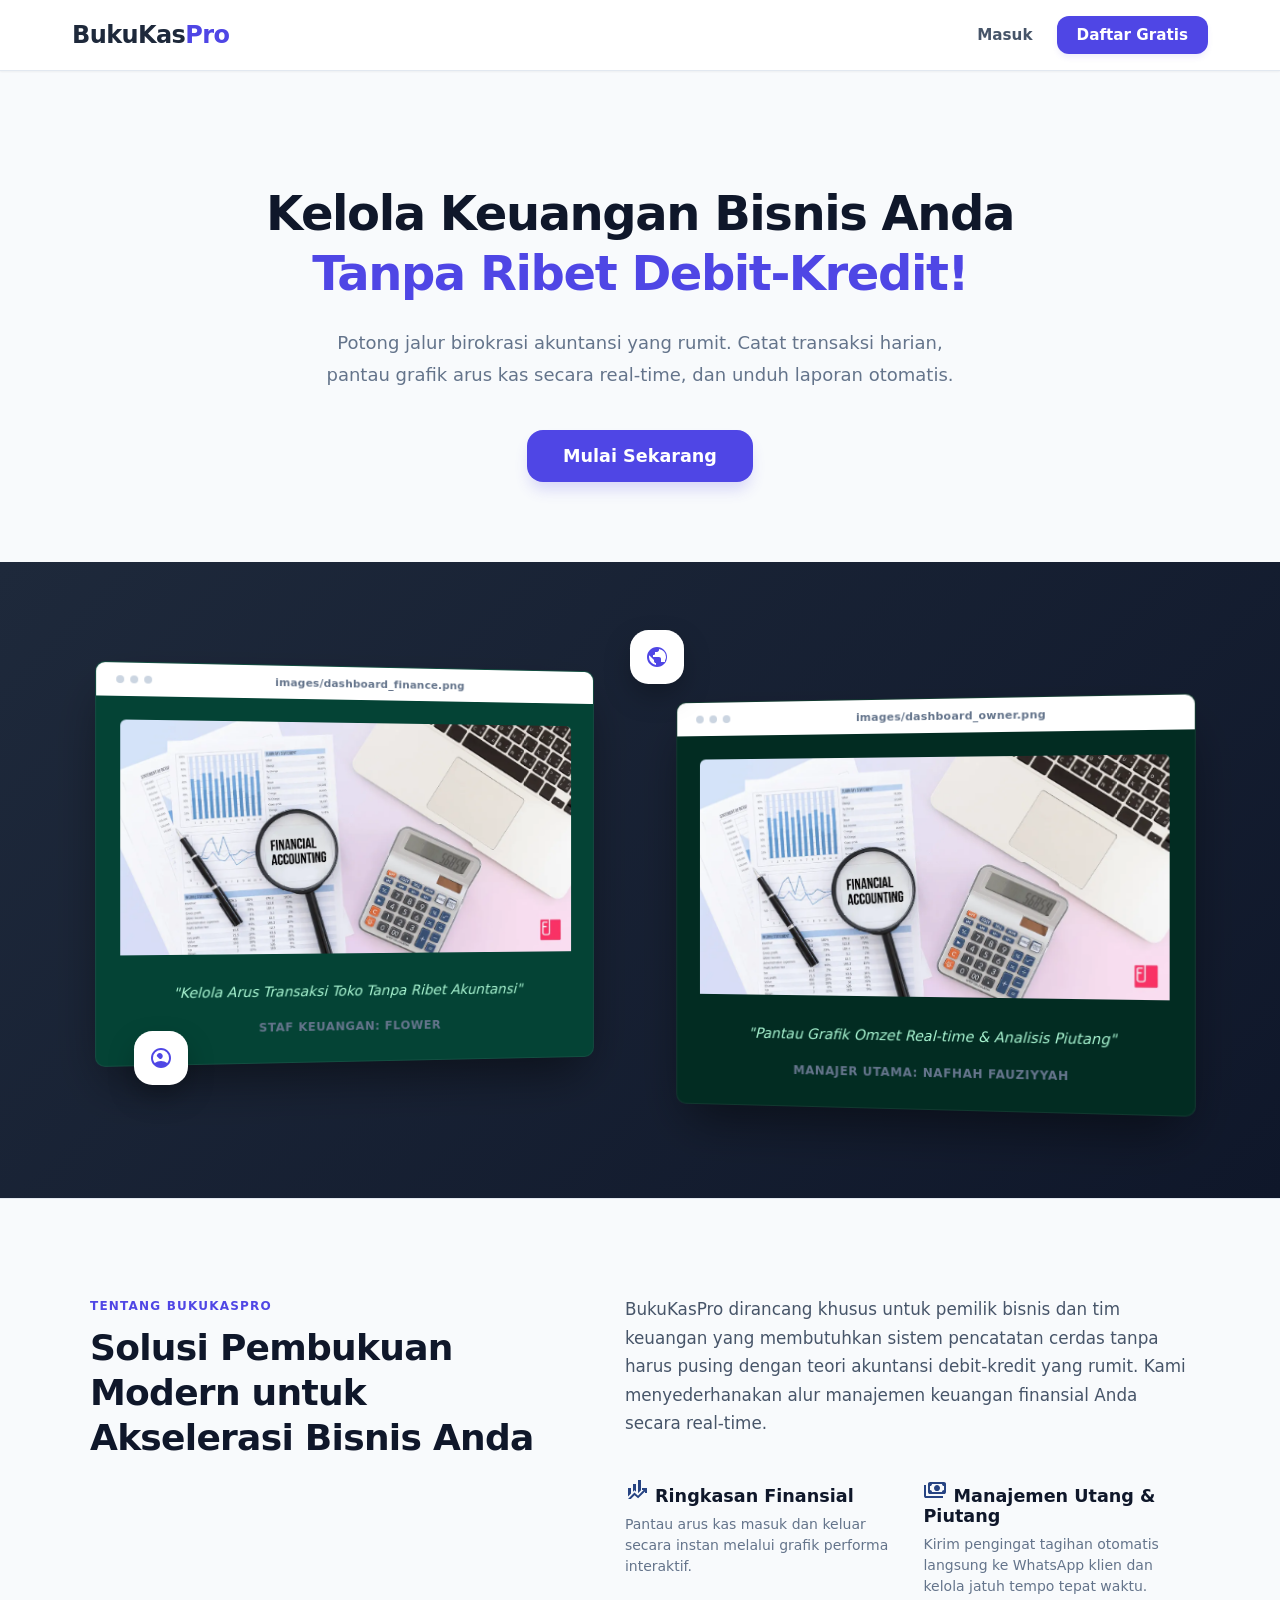
==== BukuKasPro/index.html @ a8e5d64b "Add files via upload" ====
<!DOCTYPE html>
<html lang="id">
<head>
    <meta charset="UTF-8">
    <meta name="viewport" content="width=device-width, initial-scale=1.0">
    <title>BukuKasPro - Kelola Keuangan Bisnis MSME</title>
    
    <link rel="stylesheet" href="./assets/css/style.css">
</head>
<body class="landing-body">

    <nav class="landing-nav">
        <div class="nav-wrapper">
            <div class="logo">
                BukuKas<span class="logo-accent">Pro</span>
            </div>
            <div class="nav-links">
                <a href="login.php" class="link-masuk">Masuk</a>
                <a href="register.php" class="btn-daftar">Daftar Gratis</a>
            </div>
        </div>
    </nav>

    <header class="hero-section">
        <div class="hero-container">
            <h1 class="hero-title">
                Kelola Keuangan Bisnis Anda <br>
                <span class="hero-subtitle">Tanpa Ribet Debit-Kredit!</span>
            </h1>
            <p class="hero-description">
                Potong jalur birokrasi akuntansi yang rumit. Catat transaksi harian, 
                pantau grafik arus kas secara real-time, dan unduh laporan otomatis.
            </p>
            <div class="hero-actions">
                <a href="register.php" class="btn-cta">Mulai Sekarang</a>
            </div>
        </div>
    </header>

    <section class="dual-showcase-container">
        <div class="showcase-track">
            
            <div class="floating-icon icon-top">
                <svg xmlns="http://www.w3.org/2000/svg" height="24px" viewBox="0 -960 960 960" width="24px" fill="#4f46e5"><path d="M480-80q-83 0-156-31.5T197-197q-54-54-85.5-127T80-480q0-83 31.5-156T197-763q54-54 127-85.5T480-880q83 0 156 31.5T763-763q54 54 85.5 127T880-480q0 83-31.5 156T763-197q-54 54-127 85.5T480-80Zm-40-82v-78q-33 0-56.5-23.5T360-320v-40L168-552q-4 18-6 36t-2 36q0 124 81 214.5T440-162Zm360-178q13-22 21.5-46t11.5-50q7-27 7-46 0-117-73.5-207.5T560-800v36q0 33-23.5 56.5T480-684h-80v80q0 17-11.5 28.5T360-564h-40v80h240q33 0 56.5 23.5T640-404v120h160Z"/></svg>
            </div>

            <div class="mockup-card card-left">
                <div class="card-browser-header">
                    <span class="dot"></span><span class="dot"></span><span class="dot"></span>
                    <span class="card-url-bar">images/dashboard_finance.png</span>
                </div>
                <div class="card-body-preview">
                    <img src="./assets/img/accounting.png" alt="Finance Mode Preview">
                    <div class="card-caption-overlay">
                        <p class="caption-tag">"Kelola Arus Transaksi Toko Tanpa Ribet Akuntansi"</p>
                        <span class="caption-author">Staf Keuangan: Flower</span>
                    </div>
                </div>
            </div>

            <div class="mockup-card card-right">
                <div class="card-browser-header">
                    <span class="dot"></span><span class="dot"></span><span class="dot"></span>
                    <span class="card-url-bar">images/dashboard_owner.png</span>
                </div>
                <div class="card-body-preview">
                    <img src="./assets/img/accounting.png" alt="Owner Mode Preview">
                    <div class="card-caption-overlay">
                        <p class="caption-tag">"Pantau Grafik Omzet Real-time & Analisis Piutang"</p>
                        <span class="caption-author">Manajer Utama: Nafhah Fauziyyah</span>
                    </div>
                </div>
            </div>

            <div class="floating-icon icon-bottom">
                <svg xmlns="http://www.w3.org/2000/svg" height="24px" viewBox="0 -960 960 960" width="24px" fill="#4f46e5"><path d="M234-276q51-39 114-61.5T480-360q69 0 132 22.5T726-276q35-41 54.5-93T800-480q0-133-93.5-226.5T480-800q-133 0-226.5 93.5T160-480q0 59 19.5 111t54.5 93Zm246-164q-50 0-85-35t-85-85q0-50 35-85t85-35q50 0 85 35t35 85q0 50-35 85t-85 35Zm0 360q-83 0-156-31.5T197-197q-54-54-85.5-127T80-480q0-83 31.5-156T197-763q54-54 127-85.5T480-880q83 0 156 31.5T763-763q54 54 85.5 127T880-480q0 83-31.5 156T763-197q-54 54-127 85.5T480-80Z"/></svg>
            </div>

        </div>
    </section>

    <section class="about-section">
        <div class="about-wrapper">
            
            <div class="about-title-block">
                <span class="about-tag">TENTANG BUKUKASPRO</span>
                <h2>Solusi Pembukuan Modern untuk Akselerasi Bisnis Anda</h2>
            </div>
            
            <div class="about-content-block">
                <p>
                    BukuKasPro dirancang khusus untuk pemilik bisnis dan tim keuangan yang membutuhkan sistem pencatatan cerdas tanpa harus pusing dengan teori akuntansi debit-kredit yang rumit. Kami menyederhanakan alur manajemen keuangan finansial Anda secara real-time.
                </p>
                
                <div class="about-features-grid">
                    <div class="feature-brief-item">
                        <h4><svg xmlns="http://www.w3.org/2000/svg" height="24px" viewBox="0 -960 960 960" width="24px" fill="#274483"><path d="M320-414v-306h120v306l-60-56-60 56Zm200 60v-526h120v406L520-354ZM120-216v-344h120v224L120-216Zm0 98 258-258 142 122 224-224h-64v-80h200v200h-80v-64L524-146 382-268 232-118H120Z"/></svg> Ringkasan Finansial</h4>
                        <p>Pantau arus kas masuk dan keluar secara instan melalui grafik performa interaktif.</p>
                    </div>
                    <div class="feature-brief-item">
                        <h4><svg xmlns="http://www.w3.org/2000/svg" height="24px" viewBox="0 -960 960 960" width="24px" fill="#274483"><path d="M560-440q-50 0-85-35t-35-85q0-50 35-85t85-35q50 0 85 35t35 85q0 50-35 85t-85 35ZM280-320q-33 0-56.5-23.5T200-400v-320q0-33 23.5-56.5T280-800h560q33 0 56.5 23.5T920-720v320q0 33-23.5 56.5T840-320H280Zm80-80h400q0-33 23.5-56.5T840-480v-160q-33 0-56.5-23.5T760-720H360q0 33-23.5 56.5T280-640v160q33 0 56.5 23.5T360-400Zm440 240H120q-33 0-56.5-23.5T40-240v-440h80v440h680v80ZM280-400v-320 320Z"/></svg> Manajemen Utang & Piutang</h4>
                        <p>Kirim pengingat tagihan otomatis langsung ke WhatsApp klien dan kelola jatuh tempo tepat waktu.</p>
                    </div>
                </div>
            </div>

        </div>
    </section>

</body>
</html>
---- BukuKasPro/assets/css/style.css ----
/* ==========================================================================
   BUKUKASPRO CENTRAL DESIGN SYSTEM
   ========================================================================== */

* {
    box-sizing: border-box;
}

.landing-body {
    margin: 0;
    padding: 0;
    font-family: system-ui, -apple-system, BlinkMacSystemFont, 'Segoe UI', Roboto, sans-serif;
    background-color: #f8fafc; /* Clean slate light background */
    color: #0f172a;
    min-height: 100vh;
    display: flex;
    flex-direction: column;
}

/* ==========================================================================
   LANDING PAGE COMPONENTS
   ========================================================================== */

/* --- Navigation Bar --- */
.landing-nav {
    background-color: #ffffff;
    border-bottom: 1px solid #e2e8f0;
    position: sticky;
    top: 0;
    z-index: 50;
    box-shadow: 0 1px 2px rgba(0, 0, 0, 0.05);
    width: 100%;
}

.nav-wrapper {
    max-width: 1200px;
    margin: 0 auto;
    padding: 1rem 2rem;
    display: flex;
    justify-content: space-between;
    align-items: center;
}

.logo {
    font-size: 1.5rem;
    font-weight: 900;
    letter-spacing: -0.025em;
    color: #1e293b;
}

.logo-accent {
    color: #4f46e5; /* Modern Indigo */
}

.nav-links {
    display: flex;
    align-items: center;
    gap: 1.5rem;
}

.link-masuk {
    color: #475569;
    text-decoration: none;
    font-size: 0.95rem;
    font-weight: 600;
    transition: color 0.2s;
}

.link-masuk:hover {
    color: #4f46e5;
}

.btn-daftar {
    background-color: #4f46e5;
    color: #ffffff;
    text-decoration: none;
    font-size: 0.95rem;
    font-weight: 700;
    padding: 0.625rem 1.25rem;
    border-radius: 0.75rem;
    box-shadow: 0 4px 6px -1px rgba(79, 70, 229, 0.1);
    transition: all 0.2s;
    display: inline-block;
}

.btn-daftar:hover {
    background-color: #4338ca;
    transform: translateY(-1px);
}

/* --- Hero Section Layout --- */
.hero-section {
    padding: 7rem 2rem 5rem 2rem;
    display: flex;
    justify-content: center;
    align-items: center;
    text-align: center;
}

.hero-container {
    max-width: 800px;
    margin: 0 auto;
}

.hero-title {
    font-size: 3rem;
    font-weight: 900;
    line-height: 1.25;
    color: #0f172a;
    letter-spacing: -0.03em;
    margin: 0 0 1.5rem 0;
}

.hero-subtitle {
    color: #4f46e5;
}

.hero-description {
    font-size: 1.125rem;
    line-height: 1.75;
    color: #64748b; /* Soft gray readable text */
    margin: 0 auto 2.5rem auto;
    max-width: 650px;
}

/* --- Main Call To Action Button --- */
.hero-actions {
    display: flex;
    justify-content: center;
}

.btn-cta {
    background-color: #4f46e5;
    color: #ffffff;
    text-decoration: none;
    font-size: 1.1rem;
    font-weight: 700;
    padding: 1rem 2.25rem;
    border-radius: 1rem;
    box-shadow: 0 10px 15px -3px rgba(79, 70, 229, 0.2);
    transition: all 0.2s;
    display: inline-block;
}

.btn-cta:hover {
    background-color: #4338ca;
    box-shadow: 0 20px 25px -5px rgba(79, 70, 229, 0.25);
    transform: translateY(-2px);
}

/* ==========================================================================
   AUTHENTICATION DESIGN SYSTEM (LOGIN & REGISTER)
   ========================================================================== */

.container-center {
    min-height: calc(100vh - 70px); /* Centers card vertically below nav heights */
    display: flex;
    justify-content: center;
    align-items: center;
    padding: 2rem;
}

.card-auth {
    background-color: #ffffff;
    width: 100%;
    max-width: 450px;
    padding: 2.5rem;
    border-radius: 1.25rem;
    border: 1px solid #e2e8f0;
    box-shadow: 0 10px 25px -5px rgba(0, 0, 0, 0.05), 0 8px 10px -6px rgba(0, 0, 0, 0.05);
}

.space-y-4 > * + * {
    margin-top: 1rem;
}

.form-group, .register-input-group {
    display: flex;
    flex-direction: column;
    gap: 0.5rem;
    text-align: left;
}

.form-label, .register-label {
    font-size: 0.75rem;
    font-weight: 700;
    color: #475569; /* Slate 600 */
    text-transform: uppercase;
    letter-spacing: 0.05em;
}

/* Main input field styling & custom dropdown bubble layout matching rules */
.form-input, .register-select-control {
    width: 100%;
    background-color: #f8fafc; /* Slate 50 */
    border: 1px solid #cbd5e1;
    color: #0f172a;
    border-radius: 0.75rem;
    padding: 0.75rem 1rem;
    font-size: 0.9rem;
    font-weight: 500;
    box-sizing: border-box;
    transition: all 0.2s;
    outline: none;
    appearance: none;
    -webkit-appearance: none;
    -moz-appearance: none;
}

/* Custom dropdown menu indicator arrow engine placement */
.register-select-control {
    background-image: url("data:image/svg+xml;utf8,<svg xmlns='http://www.w3.org/2000/svg' width='24' height='24' viewBox='0 0 24 24' fill='none' stroke='%23475569' stroke-width='2' stroke-linecap='round' stroke-linejoin='round'><polyline points='6 9 12 15 18 9'></polyline></svg>");
    background-repeat: no-repeat;
    background-position: right 1rem center;
    background-size: 1rem;
}

.form-input:focus, .register-select-control:focus {
    border-color: #4f46e5;
    background-color: #ffffff;
    box-shadow: 0 0 0 3px rgba(79, 70, 229, 0.15);
}

.btn-primary {
    width: 100%;
    background-color: #4f46e5; /* Indigo 600 */
    color: #ffffff;
    font-weight: 700;
    border: none;
    padding: 0.875rem;
    border-radius: 0.75rem;
    cursor: pointer;
    font-size: 0.95rem;
    letter-spacing: 0.01em;
    transition: background-color 0.2s;
    margin-top: 0.5rem;
}

.btn-primary:hover {
    background-color: #4338ca;
}

/* ==========================================================================
   BLUE NEXUS-STYLE CHART GRAPH CONTAINER SYSTEM
   ========================================================================== */

.owner-block-card-chart {
    background-color: #ffffff;
    padding: 2rem;
    border-radius: 1rem;
    border: 1px solid #f1f5f9;
    box-shadow: 0 4px 18px -4px rgba(15, 23, 42, 0.03);
    display: flex;
    flex-direction: column;
}

.chart-title-area {
    display: flex;
    align-items: center;
    gap: 0.5rem;
    font-size: 1.1rem;
    font-weight: 800;
    color: #0f172a;
    letter-spacing: -0.02em;
    margin-top: 0;
    margin-bottom: 1.5rem;
}

/* ==========================================================================
   NEW COHESIVE ADDON: DUAL MOCKUP SHOWCASE (SASQUATCH UI ACCENTS)
   ========================================================================== */

.dual-showcase-container {
    background: linear-gradient(135deg, #1e293b 0%, #0f172a 100%); /* Latar belakang saas gelap */
    padding: 6rem 2rem 8rem 2rem;
    display: flex;
    justify-content: center;
    position: relative;
    overflow: hidden;
}

.showcase-track {
    max-width: 1100px;
    width: 100%;
    display: grid;
    grid-template-columns: repeat(2, 1fr); /* Dual grid asimetris */
    gap: 3.5rem;
    position: relative;
}

/* Struktur Utama Mockup Kartu */
.mockup-card {
    background-color: #044335; /* Emerald Green premium sesuai referensi */
    border-radius: 0.625rem;
    overflow: hidden;
    box-shadow: 0 25px 50px -12px rgba(0, 0, 0, 0.5);
    border: 1px solid rgba(255, 255, 255, 0.06);
    transition: transform 0.4s cubic-bezier(0.16, 1, 0.3, 1), box-shadow 0.3s;
}

.card-browser-header {
    background-color: #ffffff;
    height: 34px;
    display: flex;
    align-items: center;
    padding: 0 1.25rem;
    gap: 6px;
}

.card-browser-header .dot {
    width: 8px;
    height: 8px;
    border-radius: 50%;
    background-color: #cbd5e1;
    display: inline-block;
}

.card-url-bar {
    font-size: 11px;
    color: #64748b;
    margin-left: auto;
    margin-right: auto;
    font-weight: 600;
    letter-spacing: 0.02em;
}

.card-body-preview {
    padding: 1.5rem 1.5rem 0 1.5rem;
    display: flex;
    flex-direction: column;
}

.card-body-preview img {
    width: 100%;
    height: 240px;
    object-fit: cover;
    border-radius: 0.375rem 0.375rem 0 0;
}

/* Keterangan Konten Finansial Overlay di Bawah Gambar */
.card-caption-overlay {
    padding: 1.75rem 1rem;
    text-align: center;
}

.caption-tag {
    font-size: 0.9rem;
    line-height: 1.6;
    margin: 0 0 0.875rem 0;
    font-style: italic;
    color: #a7f3d0; /* Soft emerald accent text */
    font-weight: 500;
}

.caption-author {
    font-size: 0.75rem;
    font-weight: 700;
    color: #64748b;
    text-transform: uppercase;
    letter-spacing: 0.05em;
}

/* Efek Layering 3D Bertumpuk Asimetris */
.card-left {
    transform: perspective(1000px) rotateY(6deg) scale(0.96);
}

.card-right {
    transform: perspective(1000px) rotateY(-6deg) translateY(2.5rem);
    background-color: #022c22; /* Kontras hijau lebih pekat */
}

/* Interaksi Efek Hover */
.mockup-card:hover {
    transform: translateY(-4px) scale(1) !important;
    box-shadow: 0 35px 60px -15px rgba(0, 0, 0, 0.6);
    z-index: 10;
}

/* --- Floating Structural Icons --- */
.floating-icon {
    position: absolute;
    width: 54px;
    height: 54px;
    background-color: #ffffff;
    border-radius: 1.15rem;
    display: flex;
    justify-content: center;
    align-items: center;
    box-shadow: 0 12px 30px -5px rgba(0, 0, 0, 0.35);
    z-index: 5;
}

.icon-top {
    top: -28px;
    right: 46%;
}

.icon-bottom {
    bottom: -15px;
    left: 4%;
}

/* ==========================================================================
   LANDING PAGE ADDONS: ABOUT CONTAINER SYSTEM
   ========================================================================== */

/* Layout Section Tentang Aplikasi (About) */
.about-section {
    background-color: #f8fafc; /* Latar belakang soft abu-abu untuk pemisah konten */
    padding: 6rem 2rem;
    border-top: 1px solid #e2e8f0;
}

.about-wrapper {
    max-width: 1100px;
    margin: 0 auto;
    display: grid;
    grid-template-columns: 1fr 1.2fr; /* Membagi dua kolom asimetris */
    gap: 4rem;
    align-items: start;
}

.about-tag {
    font-size: 0.75rem;
    font-weight: 800;
    color: #4f46e5;
    letter-spacing: 0.1em;
    display: inline-block;
    margin-bottom: 0.75rem;
}

.about-title-block h2 {
    font-size: 2.25rem;
    font-weight: 900;
    line-height: 1.25;
    color: #0f172a;
    margin: 0;
    letter-spacing: -0.02em;
}

.about-content-block p {
    font-size: 1.05rem;
    line-height: 1.7;
    color: #475569;
    margin-top: 0;
    margin-bottom: 2.5rem;
}

/* Grid Mini Fitur Unggulan */
.about-features-grid {
    display: grid;
    grid-template-columns: repeat(2, 1fr);
    gap: 2rem;
}

.feature-brief-item h4 {
    margin: 0 0 0.5rem 0;
    font-size: 1.1rem;
    font-weight: 700;
    color: #0f172a;
}

.feature-brief-item p {
    font-size: 0.875rem;
    line-height: 1.5;
    color: #64748b;
    margin: 0;
}

/* ==========================================================================
   OPTIMASI RESPONSIF MEDIA QUERIES (HANDPHONE & TABLET)
   ========================================================================== */

@media (max-width: 968px) {
    .showcase-track {
        grid-template-columns: 1fr;
        gap: 4rem;
        max-width: 500px;
    }
    .card-left, .card-right {
        transform: none !important;
    }
    .icon-top, .icon-bottom {
        display: none;
    }
    .hero-title {
        font-size: 2.25rem;
    }
}

@media (max-width: 768px) {
    .about-wrapper {
        grid-template-columns: 1fr;
        gap: 2.5rem;
    }
    .about-features-grid {
        grid-template-columns: 1fr;
        gap: 1.75rem;
    }
    .about-title-block h2 {
        font-size: 1.75rem;
    }
    .hero-section {
        padding: 5rem 1.5rem 4rem 1.5rem;
    }
}
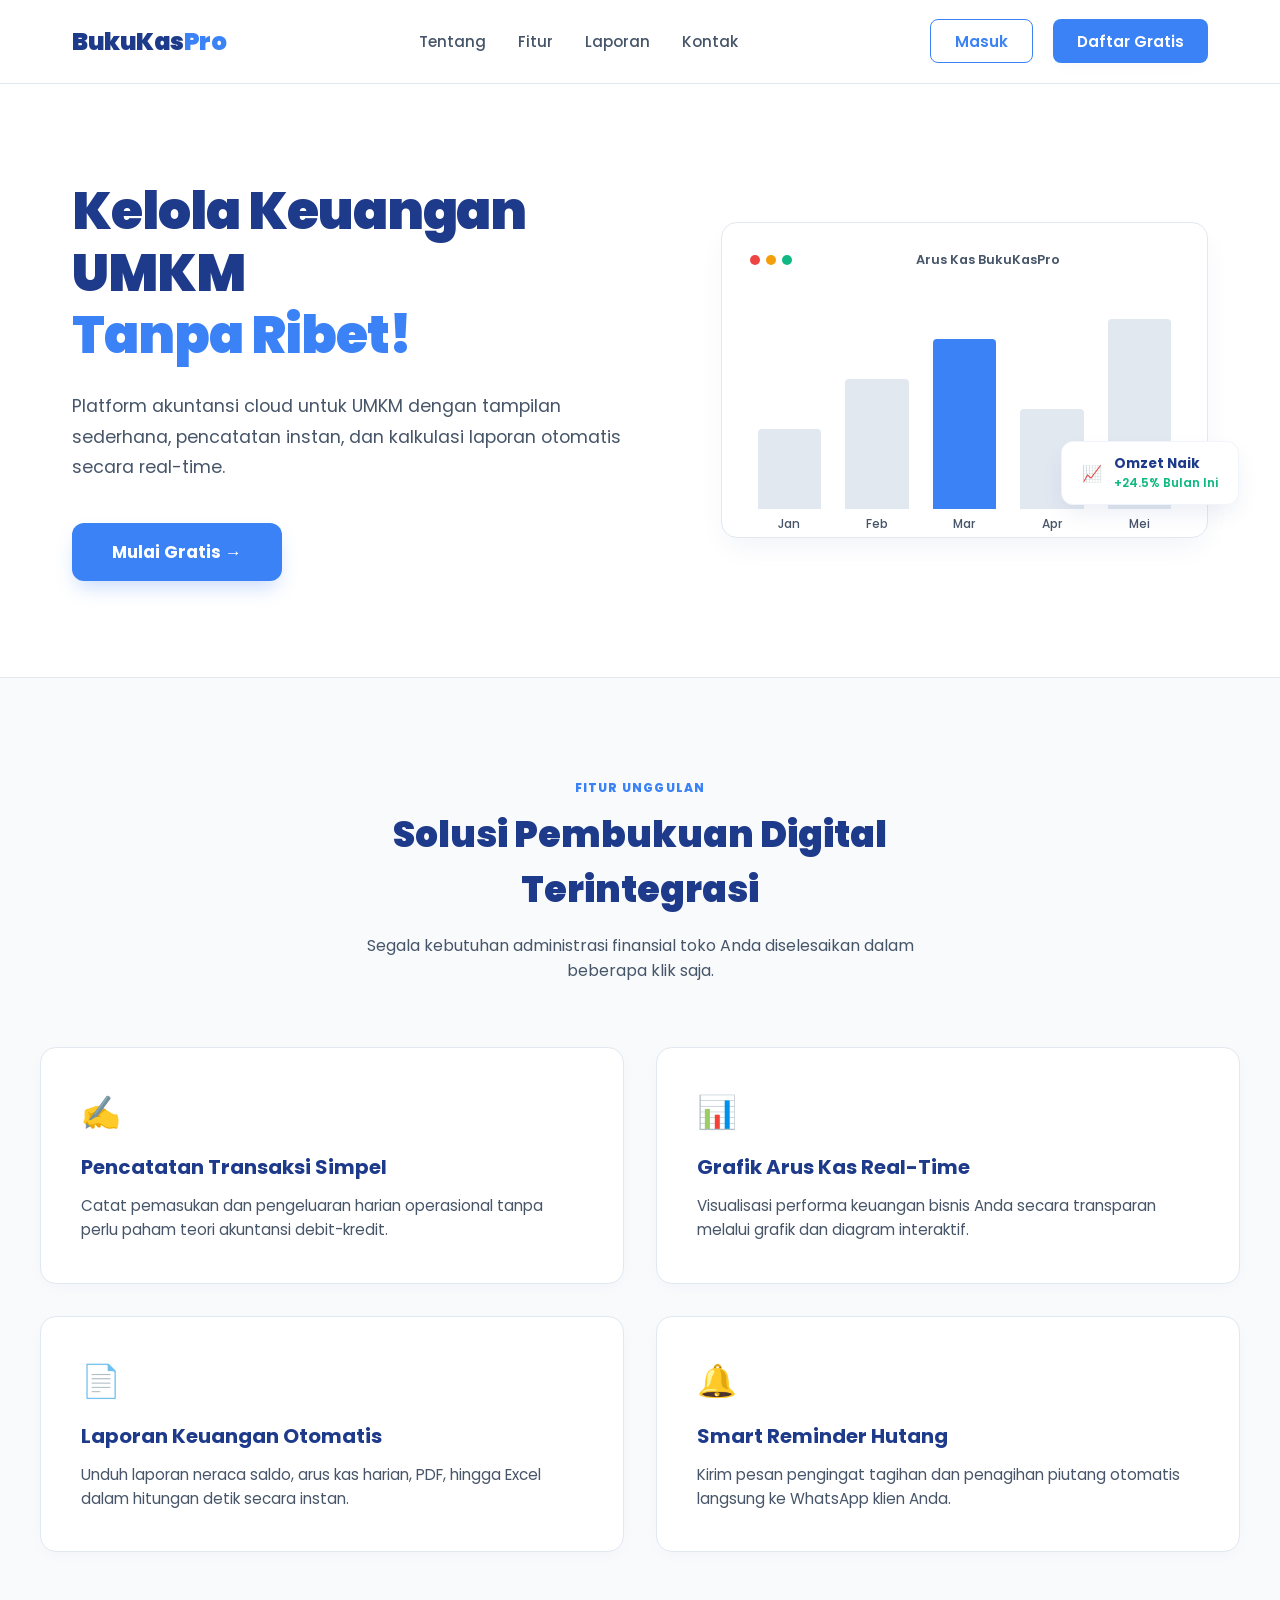
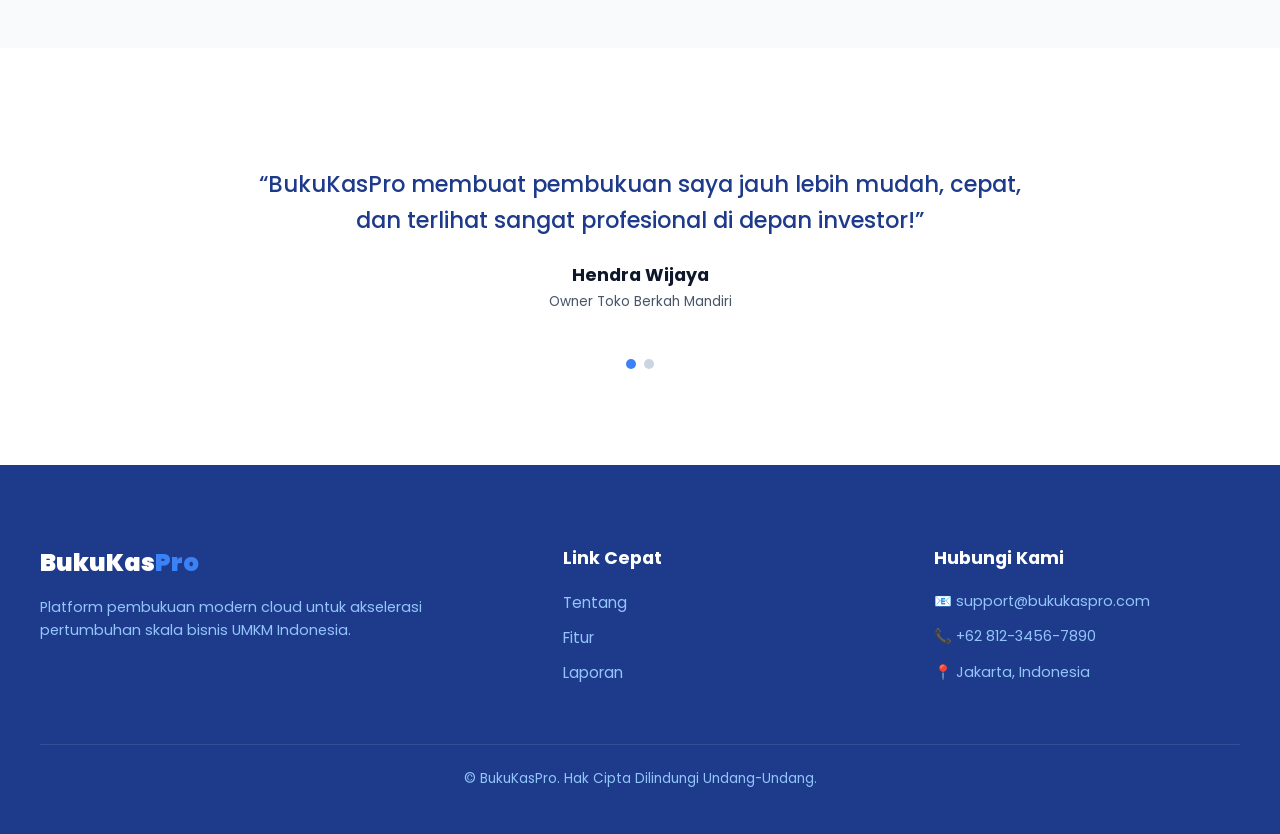
==== commit ae9fb85b: "Add files via upload" ====
--- a/BukuKasPro/index.html
+++ b/BukuKasPro/index.html
@@ -3,109 +3,148 @@
 <head>
     <meta charset="UTF-8">
     <meta name="viewport" content="width=device-width, initial-scale=1.0">
-    <title>BukuKasPro - Kelola Keuangan Bisnis MSME</title>
-    
-    <link rel="stylesheet" href="./assets/css/style.css">
+    <title>BukuKasPro - Kelola Keuangan UMKM Tanpa Ribet</title>
+    <link rel="preconnect" href="https://fonts.googleapis.com">
+    <link rel="preconnect" href="https://fonts.gstatic.com" crossorigin>
+    <link href="https://fonts.googleapis.com/css2?family=Poppins:wght@400;500;600;700;900&display=swap" rel="stylesheet">
+    <link rel="stylesheet" href="/BukuKasPro/assets/css/style.css">
 </head>
 <body class="landing-body">
 
-    <nav class="landing-nav">
+    <nav class="landing-nav" id="mainNavbar">
         <div class="nav-wrapper">
             <div class="logo">
                 BukuKas<span class="logo-accent">Pro</span>
             </div>
             <div class="nav-links">
-                <a href="login.php" class="link-masuk">Masuk</a>
-                <a href="register.php" class="btn-daftar">Daftar Gratis</a>
+                <a href="#about" class="nav-item">Tentang</a>
+                <a href="#features" class="nav-item">Fitur</a>
+                <a href="#reports" class="nav-item">Laporan</a>
+                <a href="#contact" class="nav-item">Kontak</a>
+            </div>
+            <div class="nav-actions">
+                <a href="login.php" class="btn-login-outline">Masuk</a>
+                <a href="register.php" class="btn-register-solid">Daftar Gratis</a>
             </div>
         </div>
     </nav>
 
-    <header class="hero-section">
-        <div class="hero-container">
-            <h1 class="hero-title">
-                Kelola Keuangan Bisnis Anda <br>
-                <span class="hero-subtitle">Tanpa Ribet Debit-Kredit!</span>
-            </h1>
-            <p class="hero-description">
-                Potong jalur birokrasi akuntansi yang rumit. Catat transaksi harian, 
-                pantau grafik arus kas secara real-time, dan unduh laporan otomatis.
-            </p>
-            <div class="hero-actions">
-                <a href="register.php" class="btn-cta">Mulai Sekarang</a>
+    <header class="hero-section" id="about">
+        <div class="hero-wrapper">
+            <div class="hero-content fade-in-element">
+                <h1 class="hero-title">
+                    Kelola Keuangan UMKM <br>
+                    <span class="hero-subtitle">Tanpa Ribet!</span>
+                </h1>
+                <p class="hero-description">
+                    Platform akuntansi cloud untuk UMKM dengan tampilan sederhana, pencatatan instan, dan kalkulasi laporan otomatis secara real-time.
+                </p>
+                <div class="hero-actions">
+                    <a href="register.php" class="btn-cta">Mulai Gratis &rarr;</a>
+                </div>
+            </div>
+            
+            <div class="hero-illustration fade-in-element">
+                <div class="chart-container-box">
+                    <div class="chart-header-ui">
+                        <span class="dot red"></span><span class="dot yellow"></span><span class="dot green"></span>
+                        <p class="chart-ui-title">Arus Kas BukuKasPro</p>
+                    </div>
+                    <div class="dummy-bar-chart">
+                        <div class="bar-item" style="--bar-height: 40%"><span class="bar-label">Jan</span></div>
+                        <div class="bar-item" style="--bar-height: 65%"><span class="bar-label">Feb</span></div>
+                        <div class="bar-item highlight" style="--bar-height: 85%"><span class="bar-label">Mar</span></div>
+                        <div class="bar-item" style="--bar-height: 50%"><span class="bar-label">Apr</span></div>
+                        <div class="bar-item" style="--bar-height: 95%"><span class="bar-label">Mei</span></div>
+                    </div>
+                    <div class="chart-stat-badge">
+                        <span class="badge-icon">📈</span>
+                        <div>
+                            <h4>Omzet Naik</h4>
+                            <p>+24.5% Bulan Ini</p>
+                        </div>
+                    </div>
+                </div>
             </div>
         </div>
     </header>
 
-    <section class="dual-showcase-container">
-        <div class="showcase-track">
-            
-            <div class="floating-icon icon-top">
-                <svg xmlns="http://www.w3.org/2000/svg" height="24px" viewBox="0 -960 960 960" width="24px" fill="#4f46e5"><path d="M480-80q-83 0-156-31.5T197-197q-54-54-85.5-127T80-480q0-83 31.5-156T197-763q54-54 127-85.5T480-880q83 0 156 31.5T763-763q54 54 85.5 127T880-480q0 83-31.5 156T763-197q-54 54-127 85.5T480-80Zm-40-82v-78q-33 0-56.5-23.5T360-320v-40L168-552q-4 18-6 36t-2 36q0 124 81 214.5T440-162Zm360-178q13-22 21.5-46t11.5-50q7-27 7-46 0-117-73.5-207.5T560-800v36q0 33-23.5 56.5T480-684h-80v80q0 17-11.5 28.5T360-564h-40v80h240q33 0 56.5 23.5T640-404v120h160Z"/></svg>
+    <section class="features-section" id="features">
+        <div class="section-header-center fade-in-element">
+            <span class="section-tag">FITUR UNGGULAN</span>
+            <h2>Solusi Pembukuan Digital Terintegrasi</h2>
+            <p>Segala kebutuhan administrasi finansial toko Anda diselesaikan dalam beberapa klik saja.</p>
+        </div>
+
+        <div class="features-grid">
+            <div class="feature-card fade-in-element">
+                <div class="feature-icon-wrapper">✍️</div>
+                <h3>Pencatatan Transaksi Simpel</h3>
+                <p>Catat pemasukan dan pengeluaran harian operasional tanpa perlu paham teori akuntansi debit-kredit.</p>
             </div>
-
-            <div class="mockup-card card-left">
-                <div class="card-browser-header">
-                    <span class="dot"></span><span class="dot"></span><span class="dot"></span>
-                    <span class="card-url-bar">images/dashboard_finance.png</span>
-                </div>
-                <div class="card-body-preview">
-                    <img src="./assets/img/accounting.png" alt="Finance Mode Preview">
-                    <div class="card-caption-overlay">
-                        <p class="caption-tag">"Kelola Arus Transaksi Toko Tanpa Ribet Akuntansi"</p>
-                        <span class="caption-author">Staf Keuangan: Flower</span>
-                    </div>
-                </div>
+            <div class="feature-card fade-in-element">
+                <div class="feature-icon-wrapper">📊</div>
+                <h3>Grafik Arus Kas Real-Time</h3>
+                <p>Visualisasi performa keuangan bisnis Anda secara transparan melalui grafik dan diagram interaktif.</p>
             </div>
-
-            <div class="mockup-card card-right">
-                <div class="card-browser-header">
-                    <span class="dot"></span><span class="dot"></span><span class="dot"></span>
-                    <span class="card-url-bar">images/dashboard_owner.png</span>
-                </div>
-                <div class="card-body-preview">
-                    <img src="./assets/img/accounting.png" alt="Owner Mode Preview">
-                    <div class="card-caption-overlay">
-                        <p class="caption-tag">"Pantau Grafik Omzet Real-time & Analisis Piutang"</p>
-                        <span class="caption-author">Manajer Utama: Nafhah Fauziyyah</span>
-                    </div>
-                </div>
+            <div class="feature-card fade-in-element" id="reports">
+                <div class="feature-icon-wrapper">📄</div>
+                <h3>Laporan Keuangan Otomatis</h3>
+                <p>Unduh laporan neraca saldo, arus kas harian, PDF, hingga Excel dalam hitungan detik secara instan.</p>
             </div>
-
-            <div class="floating-icon icon-bottom">
-                <svg xmlns="http://www.w3.org/2000/svg" height="24px" viewBox="0 -960 960 960" width="24px" fill="#4f46e5"><path d="M234-276q51-39 114-61.5T480-360q69 0 132 22.5T726-276q35-41 54.5-93T800-480q0-133-93.5-226.5T480-800q-133 0-226.5 93.5T160-480q0 59 19.5 111t54.5 93Zm246-164q-50 0-85-35t-85-85q0-50 35-85t85-35q50 0 85 35t35 85q0 50-35 85t-85 35Zm0 360q-83 0-156-31.5T197-197q-54-54-85.5-127T80-480q0-83 31.5-156T197-763q54-54 127-85.5T480-880q83 0 156 31.5T763-763q54 54 85.5 127T880-480q0 83-31.5 156T763-197q-54 54-127 85.5T480-80Z"/></svg>
+            <div class="feature-card fade-in-element">
+                <div class="feature-icon-wrapper">🔔</div>
+                <h3>Smart Reminder Hutang</h3>
+                <p>Kirim pesan pengingat tagihan dan penagihan piutang otomatis langsung ke WhatsApp klien Anda.</p>
             </div>
-
         </div>
     </section>
 
-    <section class="about-section">
-        <div class="about-wrapper">
-            
-            <div class="about-title-block">
-                <span class="about-tag">TENTANG BUKUKASPRO</span>
-                <h2>Solusi Pembukuan Modern untuk Akselerasi Bisnis Anda</h2>
-            </div>
-            
-            <div class="about-content-block">
-                <p>
-                    BukuKasPro dirancang khusus untuk pemilik bisnis dan tim keuangan yang membutuhkan sistem pencatatan cerdas tanpa harus pusing dengan teori akuntansi debit-kredit yang rumit. Kami menyederhanakan alur manajemen keuangan finansial Anda secara real-time.
-                </p>
-                
-                <div class="about-features-grid">
-                    <div class="feature-brief-item">
-                        <h4><svg xmlns="http://www.w3.org/2000/svg" height="24px" viewBox="0 -960 960 960" width="24px" fill="#274483"><path d="M320-414v-306h120v306l-60-56-60 56Zm200 60v-526h120v406L520-354ZM120-216v-344h120v224L120-216Zm0 98 258-258 142 122 224-224h-64v-80h200v200h-80v-64L524-146 382-268 232-118H120Z"/></svg> Ringkasan Finansial</h4>
-                        <p>Pantau arus kas masuk dan keluar secara instan melalui grafik performa interaktif.</p>
-                    </div>
-                    <div class="feature-brief-item">
-                        <h4><svg xmlns="http://www.w3.org/2000/svg" height="24px" viewBox="0 -960 960 960" width="24px" fill="#274483"><path d="M560-440q-50 0-85-35t-35-85q0-50 35-85t85-35q50 0 85 35t35 85q0 50-35 85t-85 35ZM280-320q-33 0-56.5-23.5T200-400v-320q0-33 23.5-56.5T280-800h560q33 0 56.5 23.5T920-720v320q0 33-23.5 56.5T840-320H280Zm80-80h400q0-33 23.5-56.5T840-480v-160q-33 0-56.5-23.5T760-720H360q0 33-23.5 56.5T280-640v160q33 0 56.5 23.5T360-400Zm440 240H120q-33 0-56.5-23.5T40-240v-440h80v440h680v80ZM280-400v-320 320Z"/></svg> Manajemen Utang & Piutang</h4>
-                        <p>Kirim pengingat tagihan otomatis langsung ke WhatsApp klien dan kelola jatuh tempo tepat waktu.</p>
-                    </div>
+    <section class="testimonial-section">
+        <div class="testimonial-container fade-in-element">
+            <div class="testimonial-slider">
+                <div class="testimonial-slide active">
+                    <p class="quote-text">“BukuKasPro membuat pembukuan saya jauh lebih mudah, cepat, dan terlihat sangat profesional di depan investor!”</p>
+                    <h4 class="quote-author">Hendra Wijaya</h4>
+                    <span class="quote-biz">Owner Toko Berkah Mandiri</span>
+                </div>
+                <div class="testimonial-slide">
+                    <p class="quote-text">“Fitur Smart Reminder WhatsApp sangat membantu mengurangi piutang macet pelanggan hingga 80%. Aplikasi yang luar biasa!”</p>
+                    <h4 class="quote-author">Samira Aisya</h4>
+                    <span class="quote-biz">Founder Fashion Line</span>
                 </div>
             </div>
-
+            <div class="slider-dots">
+                <span class="dot-indicator active" onclick="currentSlide(0)"></span>
+                <span class="dot-indicator" onclick="currentSlide(1)"></span>
+            </div>
         </div>
     </section>
 
+    <footer class="landing-footer" id="contact">
+        <div class="footer-wrapper">
+            <div class="footer-brand">
+                <h3>BukuKas<span>Pro</span></h3>
+                <p>Platform pembukuan modern cloud untuk akselerasi pertumbuhan skala bisnis UMKM Indonesia.</p>
+            </div>
+            <div class="footer-links">
+                <h4>Link Cepat</h4>
+                <a href="#about">Tentang</a>
+                <a href="#features">Fitur</a>
+                <a href="#reports">Laporan</a>
+            </div>
+            <div class="footer-contact">
+                <h4>Hubungi Kami</h4>
+                <p>📧 support@bukukaspro.com</p>
+                <p>📞 +62 812-3456-7890</p>
+                <p>📍 Jakarta, Indonesia</p>
+            </div>
+        </div>
+        <div class="footer-bottom">
+            <p>&copy; <?= date('Y'); ?> BukuKasPro. Hak Cipta Dilindungi Undang-Undang.</p>
+        </div>
+    </footer>
+
+    <script src="./assets/js/landing.js"></script>
 </body>
 </html>
--- a/BukuKasPro/assets/css/style.css
+++ b/BukuKasPro/assets/css/style.css
@@ -1,41 +1,50 @@
 /* ==========================================================================
-   BUKUKASPRO CENTRAL DESIGN SYSTEM
+   BUKUKASPRO DESIGN SYSTEM CONFIGURATION (NAVY & WHITE THEME)
    ========================================================================== */
+
+:root {
+    --primary-navy: #1e3a8a;      /* Warna utama navy */
+    --accent-blue: #3b82f6;       /* Biru aksen */
+    --accent-hover: #2563eb;      /* Biru hover */
+    --slate-text: #475569;        /* Warna deskripsi */
+    --bg-light: #f8fafc;          /* Abu-abu soft latar */
+    --shadow-sm: 0 4px 18px -4px rgba(30, 58, 138, 0.04);
+    --shadow-md: 0 12px 30px -8px rgba(30, 58, 138, 0.08);
+}
 
 * {
     box-sizing: border-box;
-}
-
-.landing-body {
+    scroll-behavior: smooth;
+}
+
+body.landing-body {
     margin: 0;
     padding: 0;
-    font-family: system-ui, -apple-system, BlinkMacSystemFont, 'Segoe UI', Roboto, sans-serif;
-    background-color: #f8fafc; /* Clean slate light background */
+    font-family: 'Poppins', sans-serif;
+    background-color: #ffffff;
     color: #0f172a;
-    min-height: 100vh;
-    display: flex;
-    flex-direction: column;
-}
-
-/* ==========================================================================
-   LANDING PAGE COMPONENTS
-   ========================================================================== */
-
-/* --- Navigation Bar --- */
+    overflow-x: hidden;
+}
+
+/* --- STICKY NAVBAR BAR ARCHITECTURE --- */
 .landing-nav {
-    background-color: #ffffff;
+    background-color: rgba(255, 255, 255, 0.95);
     border-bottom: 1px solid #e2e8f0;
     position: sticky;
     top: 0;
-    z-index: 50;
-    box-shadow: 0 1px 2px rgba(0, 0, 0, 0.05);
-    width: 100%;
+    z-index: 100;
+    transition: all 0.3s ease;
+}
+
+.landing-nav.scrolled {
+    box-shadow: 0 10px 25px -10px rgba(30, 58, 138, 0.1);
+    padding: 0.2rem 0;
 }
 
 .nav-wrapper {
     max-width: 1200px;
     margin: 0 auto;
-    padding: 1rem 2rem;
+    padding: 1.2rem 2rem;
     display: flex;
     justify-content: space-between;
     align-items: center;
@@ -44,114 +53,413 @@
 .logo {
     font-size: 1.5rem;
     font-weight: 900;
-    letter-spacing: -0.025em;
-    color: #1e293b;
+    color: var(--primary-navy);
+    letter-spacing: -0.02em;
 }
 
 .logo-accent {
-    color: #4f46e5; /* Modern Indigo */
+    color: var(--accent-blue);
 }
 
 .nav-links {
     display: flex;
+    gap: 2rem;
+}
+
+.nav-links a {
+    color: var(--slate-text);
+    text-decoration: none;
+    font-weight: 500;
+    font-size: 0.95rem;
+    transition: color 0.2s;
+}
+
+.nav-links a:hover {
+    color: var(--accent-blue);
+}
+
+.nav-actions {
+    display: flex;
     align-items: center;
-    gap: 1.5rem;
-}
-
-.link-masuk {
-    color: #475569;
+    gap: 1.25rem;
+}
+
+.btn-login-outline {
+    color: var(--accent-blue);
     text-decoration: none;
+    font-weight: 600;
     font-size: 0.95rem;
-    font-weight: 600;
-    transition: color 0.2s;
-}
-
-.link-masuk:hover {
-    color: #4f46e5;
-}
-
-.btn-daftar {
-    background-color: #4f46e5;
+    padding: 0.6rem 1.5rem;
+    border: 1px solid var(--accent-blue);
+    border-radius: 0.5rem;
+    transition: all 0.2s;
+}
+
+.btn-login-outline:hover {
+    background-color: rgba(59, 130, 246, 0.05);
+}
+
+.btn-register-solid {
+    background-color: var(--accent-blue);
     color: #ffffff;
     text-decoration: none;
+    font-weight: 600;
     font-size: 0.95rem;
+    padding: 0.65rem 1.5rem;
+    border-radius: 0.5rem;
+    box-shadow: var(--shadow-sm);
+    transition: all 0.2s;
+}
+
+.btn-register-solid:hover {
+    background-color: var(--accent-hover);
+    transform: translateY(-1px);
+}
+
+/* --- HERO SECTION STYLING & CHART ANIMATION --- */
+.hero-section {
+    padding: 6rem 2rem;
+    max-width: 1200px;
+    margin: 0 auto;
+}
+
+.hero-wrapper {
+    display: grid;
+    grid-template-columns: 1.2fr 1fr;
+    gap: 4rem;
+    align-items: center;
+}
+
+.hero-title {
+    font-size: 3.25rem;
+    font-weight: 900;
+    line-height: 1.2;
+    color: var(--primary-navy);
+    letter-spacing: -0.02em;
+    margin: 0 0 1.5rem 0;
+}
+
+.hero-subtitle {
+    color: var(--accent-blue);
+}
+
+.hero-description {
+    font-size: 1.1rem;
+    line-height: 1.75;
+    color: var(--slate-text);
+    margin: 0 0 2.5rem 0;
+}
+
+.btn-cta {
+    background-color: var(--accent-blue);
+    color: #ffffff;
+    text-decoration: none;
+    font-size: 1.05rem;
     font-weight: 700;
-    padding: 0.625rem 1.25rem;
+    padding: 1rem 2.5rem;
     border-radius: 0.75rem;
-    box-shadow: 0 4px 6px -1px rgba(79, 70, 229, 0.1);
+    box-shadow: 0 10px 20px -5px rgba(59, 130, 246, 0.3);
     transition: all 0.2s;
     display: inline-block;
 }
 
-.btn-daftar:hover {
-    background-color: #4338ca;
-    transform: translateY(-1px);
-}
-
-/* --- Hero Section Layout --- */
-.hero-section {
-    padding: 7rem 2rem 5rem 2rem;
-    display: flex;
-    justify-content: center;
+.btn-cta:hover {
+    background-color: var(--accent-hover);
+    transform: translateY(-2px);
+    box-shadow: 0 15px 25px -5px rgba(59, 130, 246, 0.4);
+}
+
+/* --- UI MOCKUP CHART DUMMY CONTAINER --- */
+.chart-container-box {
+    background-color: #ffffff;
+    border: 1px solid #e2e8f0;
+    border-radius: 1rem;
+    padding: 1.75rem;
+    box-shadow: var(--shadow-md);
+    position: relative;
+}
+
+.chart-header-ui {
+    display: flex;
     align-items: center;
+    gap: 6px;
+    margin-bottom: 2.5rem;
+}
+
+.chart-header-ui .dot {
+    width: 10px;
+    height: 10px;
+    border-radius: 50%;
+}
+
+.dot.red { background-color: #ef4444; }
+.dot.yellow { background-color: #f59e0b; }
+.dot.green { background-color: #10b981; }
+
+.chart-ui-title {
+    font-size: 0.8rem;
+    color: var(--slate-text);
+    font-weight: 600;
+    margin: 0 auto;
+}
+
+.dummy-bar-chart {
+    height: 200px;
+    display: flex;
+    justify-content: space-between;
+    align-items: flex-end;
+    gap: 1.5rem;
+    padding: 0 0.5rem;
+}
+
+.bar-item {
+    background-color: #e2e8f0;
+    width: 100%;
+    height: 0; /* Mulai dari 0 untuk trigger keyframe animasi */
+    border-radius: 4px 4px 0 0;
+    position: relative;
+    animation: growBar 1.5s cubic-bezier(0.16, 1, 0.3, 1) forwards;
+    animation-delay: 0.3s;
+}
+
+.bar-item.highlight {
+    background-color: var(--accent-blue);
+}
+
+.bar-label {
+    position: absolute;
+    bottom: -24px;
+    left: 50%;
+    transform: translateX(-50%);
+    font-size: 0.75rem;
+    color: var(--slate-text);
+    font-weight: 500;
+}
+
+@keyframes growBar {
+    to { height: var(--bar-height); }
+}
+
+.chart-stat-badge {
+    position: absolute;
+    bottom: 2rem;
+    right: -2rem;
+    background-color: #ffffff;
+    border: 1px solid #f1f5f9;
+    padding: 0.75rem 1.25rem;
+    border-radius: 0.75rem;
+    box-shadow: 0 10px 25px -5px rgba(30, 58, 138, 0.1);
+    display: flex;
+    align-items: center;
+    gap: 0.75rem;
+}
+
+.chart-stat-badge h4 { margin: 0; font-size: 0.85rem; font-weight: 700; color: var(--primary-navy); }
+.chart-stat-badge p { margin: 0; font-size: 0.75rem; color: #10b981; font-weight: 600; }
+
+/* --- GRID CARD FITUR UTAMA WITH GLOW EFFECT --- */
+.features-section {
+    background-color: var(--bg-light);
+    padding: 6rem 2rem;
+    border-top: 1px solid #e2e8f0;
+}
+
+.section-header-center {
     text-align: center;
-}
-
-.hero-container {
+    max-width: 600px;
+    margin: 0 auto 4rem auto;
+}
+
+.section-tag {
+    font-size: 0.75rem;
+    font-weight: 800;
+    color: var(--accent-blue);
+    letter-spacing: 0.1em;
+}
+
+.section-header-center h2 {
+    font-size: 2.25rem;
+    font-weight: 900;
+    color: var(--primary-navy);
+    margin: 0.5rem 0 1rem 0;
+}
+
+.section-header-center p {
+    color: var(--slate-text);
+    font-size: 1rem;
+    margin: 0;
+}
+
+.features-grid {
+    max-width: 1200px;
+    margin: 0 auto;
+    display: grid;
+    grid-template-columns: repeat(2, 1fr);
+    gap: 2rem;
+}
+
+.feature-card {
+    background-color: #ffffff;
+    border: 1px solid #e2e8f0;
+    border-radius: 1rem;
+    padding: 2.5rem;
+    box-shadow: var(--shadow-sm);
+    transition: all 0.3s cubic-bezier(0.4, 0, 0.2, 1);
+}
+
+.feature-icon-wrapper {
+    font-size: 2rem;
+    margin-bottom: 1rem;
+}
+
+.feature-card h3 {
+    font-size: 1.25rem;
+    font-weight: 700;
+    color: var(--primary-navy);
+    margin: 0 0 0.75rem 0;
+}
+
+.feature-card p {
+    color: var(--slate-text);
+    font-size: 0.95rem;
+    line-height: 1.6;
+    margin: 0;
+}
+
+/* HOVER EFFECT GLOW BIRU */
+.feature-card:hover {
+    transform: translateY(-4px);
+    border-color: var(--accent-blue);
+    box-shadow: 0 12px 24px -6px rgba(59, 130, 246, 0.15), 0 0 20px 2px rgba(59, 130, 246, 0.1);
+}
+
+/* --- TESTIMONIAL SLIDER --- */
+.testimonial-section {
+    padding: 6rem 2rem;
+    background-color: #ffffff;
+}
+
+.testimonial-container {
     max-width: 800px;
     margin: 0 auto;
-}
-
-.hero-title {
-    font-size: 3rem;
-    font-weight: 900;
-    line-height: 1.25;
-    color: #0f172a;
-    letter-spacing: -0.03em;
-    margin: 0 0 1.5rem 0;
-}
-
-.hero-subtitle {
-    color: #4f46e5;
-}
-
-.hero-description {
-    font-size: 1.125rem;
-    line-height: 1.75;
-    color: #64748b; /* Soft gray readable text */
-    margin: 0 auto 2.5rem auto;
-    max-width: 650px;
-}
-
-/* --- Main Call To Action Button --- */
-.hero-actions {
-    display: flex;
-    justify-content: center;
-}
-
-.btn-cta {
-    background-color: #4f46e5;
-    color: #ffffff;
-    text-decoration: none;
+    text-align: center;
+    position: relative;
+}
+
+.testimonial-slider {
+    position: relative;
+    min-height: 160px;
+}
+
+.testimonial-slide {
+    display: none;
+    opacity: 0;
+    transition: opacity 0.5s ease-in-out;
+}
+
+.testimonial-slide.active {
+    display: block;
+    opacity: 1;
+}
+
+.quote-text {
+    font-size: 1.4rem;
+    font-weight: 500;
+    line-height: 1.6;
+    color: var(--primary-navy);
+    margin-bottom: 1.5rem;
+}
+
+.quote-author {
+    margin: 0;
     font-size: 1.1rem;
     font-weight: 700;
-    padding: 1rem 2.25rem;
-    border-radius: 1rem;
-    box-shadow: 0 10px 15px -3px rgba(79, 70, 229, 0.2);
-    transition: all 0.2s;
-    display: inline-block;
-}
-
-.btn-cta:hover {
-    background-color: #4338ca;
-    box-shadow: 0 20px 25px -5px rgba(79, 70, 229, 0.25);
-    transform: translateY(-2px);
-}
-
-/* ==========================================================================
-   AUTHENTICATION DESIGN SYSTEM (LOGIN & REGISTER)
-   ========================================================================== */
-
+}
+
+.quote-biz {
+    font-size: 0.85rem;
+    color: var(--slate-text);
+}
+
+.slider-dots {
+    display: flex;
+    justify-content: center;
+    gap: 8px;
+    margin-top: 2rem;
+}
+
+.dot-indicator {
+    width: 10px;
+    height: 10px;
+    background-color: #cbd5e1;
+    border-radius: 50%;
+    cursor: pointer;
+    transition: background-color 0.2s;
+}
+
+.dot-indicator.active {
+    background-color: var(--accent-blue);
+}
+
+/* --- FOOTER COMPONENT SYSTEM --- */
+.landing-footer {
+    background-color: var(--primary-navy);
+    color: #ffffff;
+    padding: 5rem 2rem 2rem 2rem;
+}
+
+.footer-wrapper {
+    max-width: 1200px;
+    margin: 0 auto;
+    display: grid;
+    grid-template-columns: 1.5fr 1fr 1fr;
+    gap: 4rem;
+    border-bottom: 1px solid rgba(255, 255, 255, 0.1);
+    padding-bottom: 3rem;
+}
+
+.footer-brand h3 { font-size: 1.5rem; font-weight: 900; margin: 0 0 1rem 0; }
+.footer-brand h3 span { color: var(--accent-blue); }
+.footer-brand p { font-size: 0.9rem; color: #93c5fd; line-height: 1.6; margin: 0; }
+
+.footer-links h4, .footer-contact h4 { font-size: 1.1rem; font-weight: 700; margin: 0 0 1.25rem 0; color: #ffffff; }
+.footer-links a { display: block; color: #93c5fd; text-decoration: none; margin-bottom: 0.75rem; font-size: 0.95rem; }
+.footer-links a:hover { color: #ffffff; }
+
+.footer-contact p { font-size: 0.9rem; color: #93c5fd; margin-bottom: 0.75rem; }
+
+.footer-bottom {
+    max-width: 1200px;
+    margin: 1.5rem auto 0 auto;
+    text-align: center;
+    font-size: 0.85rem;
+    color: #93c5fd;
+}
+
+/* --- SCROLL ANIMATION FADE-IN ENGINE STATS --- */
+.fade-in-element {
+    opacity: 0;
+    transform: translateY(20px);
+    transition: opacity 0.6s ease-out, transform 0.6s ease-out;
+}
+
+.fade-in-element.is-visible {
+    opacity: 1;
+    transform: translateY(0);
+}
+
+/* LAYOUT RESPONSIVE */
+@media (max-width: 968px) {
+    .hero-wrapper, .features-grid, .footer-wrapper {
+        grid-template-columns: 1fr;
+        gap: 3rem;
+    }
+    .hero-section { text-align: center; }
+    .hero-actions, .chart-header-ui { justify-content: center; }
+    .chart-stat-badge { right: 0; }
+}
+
+/* Pastikan baris ini ada di dalam assets/css/style.css Anda */
 .container-center {
     min-height: calc(100vh - 70px); /* Centers card vertically below nav heights */
     display: flex;
@@ -238,270 +546,4 @@
 
 .btn-primary:hover {
     background-color: #4338ca;
-}
-
-/* ==========================================================================
-   BLUE NEXUS-STYLE CHART GRAPH CONTAINER SYSTEM
-   ========================================================================== */
-
-.owner-block-card-chart {
-    background-color: #ffffff;
-    padding: 2rem;
-    border-radius: 1rem;
-    border: 1px solid #f1f5f9;
-    box-shadow: 0 4px 18px -4px rgba(15, 23, 42, 0.03);
-    display: flex;
-    flex-direction: column;
-}
-
-.chart-title-area {
-    display: flex;
-    align-items: center;
-    gap: 0.5rem;
-    font-size: 1.1rem;
-    font-weight: 800;
-    color: #0f172a;
-    letter-spacing: -0.02em;
-    margin-top: 0;
-    margin-bottom: 1.5rem;
-}
-
-/* ==========================================================================
-   NEW COHESIVE ADDON: DUAL MOCKUP SHOWCASE (SASQUATCH UI ACCENTS)
-   ========================================================================== */
-
-.dual-showcase-container {
-    background: linear-gradient(135deg, #1e293b 0%, #0f172a 100%); /* Latar belakang saas gelap */
-    padding: 6rem 2rem 8rem 2rem;
-    display: flex;
-    justify-content: center;
-    position: relative;
-    overflow: hidden;
-}
-
-.showcase-track {
-    max-width: 1100px;
-    width: 100%;
-    display: grid;
-    grid-template-columns: repeat(2, 1fr); /* Dual grid asimetris */
-    gap: 3.5rem;
-    position: relative;
-}
-
-/* Struktur Utama Mockup Kartu */
-.mockup-card {
-    background-color: #044335; /* Emerald Green premium sesuai referensi */
-    border-radius: 0.625rem;
-    overflow: hidden;
-    box-shadow: 0 25px 50px -12px rgba(0, 0, 0, 0.5);
-    border: 1px solid rgba(255, 255, 255, 0.06);
-    transition: transform 0.4s cubic-bezier(0.16, 1, 0.3, 1), box-shadow 0.3s;
-}
-
-.card-browser-header {
-    background-color: #ffffff;
-    height: 34px;
-    display: flex;
-    align-items: center;
-    padding: 0 1.25rem;
-    gap: 6px;
-}
-
-.card-browser-header .dot {
-    width: 8px;
-    height: 8px;
-    border-radius: 50%;
-    background-color: #cbd5e1;
-    display: inline-block;
-}
-
-.card-url-bar {
-    font-size: 11px;
-    color: #64748b;
-    margin-left: auto;
-    margin-right: auto;
-    font-weight: 600;
-    letter-spacing: 0.02em;
-}
-
-.card-body-preview {
-    padding: 1.5rem 1.5rem 0 1.5rem;
-    display: flex;
-    flex-direction: column;
-}
-
-.card-body-preview img {
-    width: 100%;
-    height: 240px;
-    object-fit: cover;
-    border-radius: 0.375rem 0.375rem 0 0;
-}
-
-/* Keterangan Konten Finansial Overlay di Bawah Gambar */
-.card-caption-overlay {
-    padding: 1.75rem 1rem;
-    text-align: center;
-}
-
-.caption-tag {
-    font-size: 0.9rem;
-    line-height: 1.6;
-    margin: 0 0 0.875rem 0;
-    font-style: italic;
-    color: #a7f3d0; /* Soft emerald accent text */
-    font-weight: 500;
-}
-
-.caption-author {
-    font-size: 0.75rem;
-    font-weight: 700;
-    color: #64748b;
-    text-transform: uppercase;
-    letter-spacing: 0.05em;
-}
-
-/* Efek Layering 3D Bertumpuk Asimetris */
-.card-left {
-    transform: perspective(1000px) rotateY(6deg) scale(0.96);
-}
-
-.card-right {
-    transform: perspective(1000px) rotateY(-6deg) translateY(2.5rem);
-    background-color: #022c22; /* Kontras hijau lebih pekat */
-}
-
-/* Interaksi Efek Hover */
-.mockup-card:hover {
-    transform: translateY(-4px) scale(1) !important;
-    box-shadow: 0 35px 60px -15px rgba(0, 0, 0, 0.6);
-    z-index: 10;
-}
-
-/* --- Floating Structural Icons --- */
-.floating-icon {
-    position: absolute;
-    width: 54px;
-    height: 54px;
-    background-color: #ffffff;
-    border-radius: 1.15rem;
-    display: flex;
-    justify-content: center;
-    align-items: center;
-    box-shadow: 0 12px 30px -5px rgba(0, 0, 0, 0.35);
-    z-index: 5;
-}
-
-.icon-top {
-    top: -28px;
-    right: 46%;
-}
-
-.icon-bottom {
-    bottom: -15px;
-    left: 4%;
-}
-
-/* ==========================================================================
-   LANDING PAGE ADDONS: ABOUT CONTAINER SYSTEM
-   ========================================================================== */
-
-/* Layout Section Tentang Aplikasi (About) */
-.about-section {
-    background-color: #f8fafc; /* Latar belakang soft abu-abu untuk pemisah konten */
-    padding: 6rem 2rem;
-    border-top: 1px solid #e2e8f0;
-}
-
-.about-wrapper {
-    max-width: 1100px;
-    margin: 0 auto;
-    display: grid;
-    grid-template-columns: 1fr 1.2fr; /* Membagi dua kolom asimetris */
-    gap: 4rem;
-    align-items: start;
-}
-
-.about-tag {
-    font-size: 0.75rem;
-    font-weight: 800;
-    color: #4f46e5;
-    letter-spacing: 0.1em;
-    display: inline-block;
-    margin-bottom: 0.75rem;
-}
-
-.about-title-block h2 {
-    font-size: 2.25rem;
-    font-weight: 900;
-    line-height: 1.25;
-    color: #0f172a;
-    margin: 0;
-    letter-spacing: -0.02em;
-}
-
-.about-content-block p {
-    font-size: 1.05rem;
-    line-height: 1.7;
-    color: #475569;
-    margin-top: 0;
-    margin-bottom: 2.5rem;
-}
-
-/* Grid Mini Fitur Unggulan */
-.about-features-grid {
-    display: grid;
-    grid-template-columns: repeat(2, 1fr);
-    gap: 2rem;
-}
-
-.feature-brief-item h4 {
-    margin: 0 0 0.5rem 0;
-    font-size: 1.1rem;
-    font-weight: 700;
-    color: #0f172a;
-}
-
-.feature-brief-item p {
-    font-size: 0.875rem;
-    line-height: 1.5;
-    color: #64748b;
-    margin: 0;
-}
-
-/* ==========================================================================
-   OPTIMASI RESPONSIF MEDIA QUERIES (HANDPHONE & TABLET)
-   ========================================================================== */
-
-@media (max-width: 968px) {
-    .showcase-track {
-        grid-template-columns: 1fr;
-        gap: 4rem;
-        max-width: 500px;
-    }
-    .card-left, .card-right {
-        transform: none !important;
-    }
-    .icon-top, .icon-bottom {
-        display: none;
-    }
-    .hero-title {
-        font-size: 2.25rem;
-    }
-}
-
-@media (max-width: 768px) {
-    .about-wrapper {
-        grid-template-columns: 1fr;
-        gap: 2.5rem;
-    }
-    .about-features-grid {
-        grid-template-columns: 1fr;
-        gap: 1.75rem;
-    }
-    .about-title-block h2 {
-        font-size: 1.75rem;
-    }
-    .hero-section {
-        padding: 5rem 1.5rem 4rem 1.5rem;
-    }
 }
